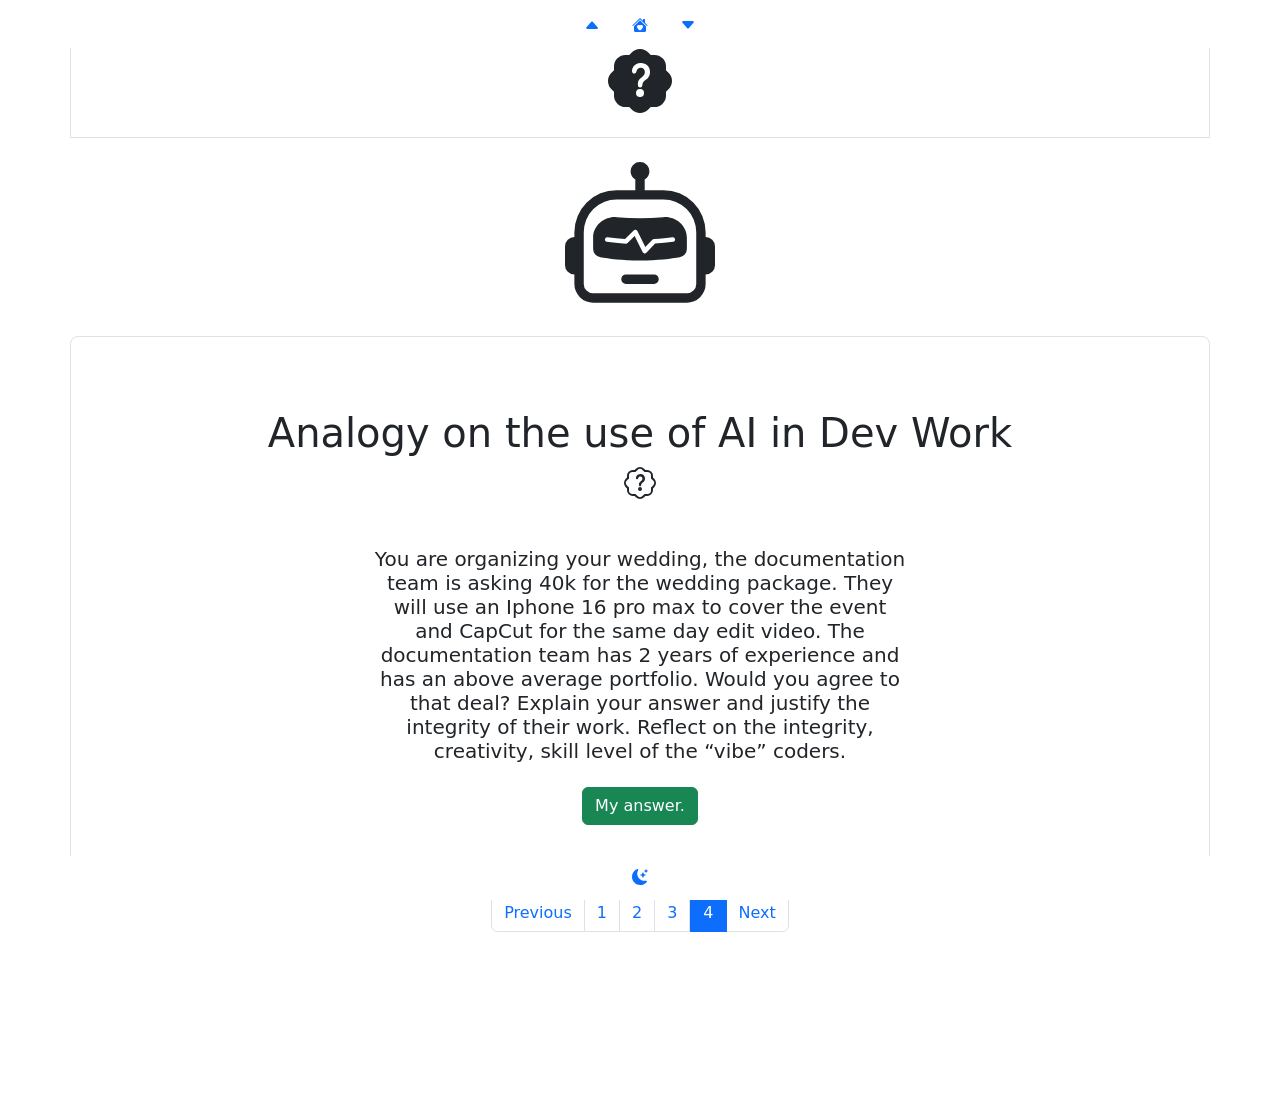
==== article.html @ 5ace7e21 "Finish AI dev work use" ====
<!doctype html>
<html lang="en">
  <head>
    <meta charset="utf-8">
    <meta name="viewport" content="width=device-width, initial-scale=1">
    <title>GenAI Lobby</title>
    <link rel="stylesheet" href="./assets/css/style.css">
    <link href="https://cdn.jsdelivr.net/npm/bootstrap@5.3.8/dist/css/bootstrap.min.css" rel="stylesheet" integrity="sha384-sRIl4kxILFvY47J16cr9ZwB07vP4J8+LH7qKQnuqkuIAvNWLzeN8tE5YBujZqJLB" crossorigin="anonymous">
    <link rel="icon" type="image/x-icon" href="favicon.svg">
</head>
<!-- Nav -->
<nav>
<ul class="nav justify-content-center p-1 bg-white fixed-top" id="navMenu">
  <li class="nav-item">
    <a class="nav-link" href="index.html"> 
      <svg xmlns="http://www.w3.org/2000/svg" width="16" height="16" fill="currentColor" class="bi bi-caret-up-fill" viewBox="0 0 16 16">
        <path d="m7.247 4.86-4.796 5.481c-.566.647-.106 1.659.753 1.659h9.592a1 1 0 0 0 .753-1.659l-4.796-5.48a1 1 0 0 0-1.506 0z"/>
      </svg>
    </a>
  </li>
    <li class="nav-item">
    <a class="nav-link" href="index.html"> 
      <svg xmlns="http://www.w3.org/2000/svg" width="16" height="16" fill="currentColor" class="bi bi-house-heart-fill" viewBox="0 0 16 16">
        <path d="M7.293 1.5a1 1 0 0 1 1.414 0L11 3.793V2.5a.5.5 0 0 1 .5-.5h1a.5.5 0 0 1 .5.5v3.293l2.354 2.353a.5.5 0 0 1-.708.707L8 2.207 1.354 8.853a.5.5 0 1 1-.708-.707z"/>
        <path d="m14 9.293-6-6-6 6V13.5A1.5 1.5 0 0 0 3.5 15h9a1.5 1.5 0 0 0 1.5-1.5zm-6-.811c1.664-1.673 5.825 1.254 0 5.018-5.825-3.764-1.664-6.691 0-5.018"/>
      </svg>
    </a>
  </li>
      <li class="nav-item">
    <a class="nav-link" href="ethics.html"> 
      <svg xmlns="http://www.w3.org/2000/svg" width="16" height="16" fill="currentColor" class="bi bi-caret-down-fill" viewBox="0 0 16 16">
        <path d="M7.247 11.14 2.451 5.658C1.885 5.013 2.345 4 3.204 4h9.592a1 1 0 0 1 .753 1.659l-4.796 5.48a1 1 0 0 1-1.506 0z"/>
      </svg>
    </a>
  </li>
</ul>
</nav>
<body>
  <div class="container border my-4 p-4 text-center">
    <svg xmlns="http://www.w3.org/2000/svg" width="64" height="64" fill="currentColor" class="bi bi-patch-question-fill" viewBox="0 0 16 16">
      <path d="M5.933.87a2.89 2.89 0 0 1 4.134 0l.622.638.89-.011a2.89 2.89 0 0 1 2.924 2.924l-.01.89.636.622a2.89 2.89 0 0 1 0 4.134l-.637.622.011.89a2.89 2.89 0 0 1-2.924 2.924l-.89-.01-.622.636a2.89 2.89 0 0 1-4.134 0l-.622-.637-.89.011a2.89 2.89 0 0 1-2.924-2.924l.01-.89-.636-.622a2.89 2.89 0 0 1 0-4.134l.637-.622-.011-.89a2.89 2.89 0 0 1 2.924-2.924l.89.01zM7.002 11a1 1 0 1 0 2 0 1 1 0 0 0-2 0m1.602-2.027c.04-.534.198-.815.846-1.26.674-.475 1.05-1.09 1.05-1.986 0-1.325-.92-2.227-2.262-2.227-1.02 0-1.792.492-2.1 1.29A1.7 1.7 0 0 0 6 5.48c0 .393.203.64.545.64.272 0 .455-.147.564-.51.158-.592.525-.915 1.074-.915.61 0 1.03.446 1.03 1.084 0 .563-.208.885-.822 1.325-.619.433-.926.914-.926 1.64v.111c0 .428.208.745.585.745.336 0 .504-.24.554-.627"/>
    </svg>
  </div>
<!-- FAQ -->
<div class="container text-center mb-4">
  <svg xmlns="http://www.w3.org/2000/svg" width="150" height="150" fill="currentColor" class="bi bi-robot" viewBox="0 0 16 16">
    <path d="M6 12.5a.5.5 0 0 1 .5-.5h3a.5.5 0 0 1 0 1h-3a.5.5 0 0 1-.5-.5M3 8.062C3 6.76 4.235 5.765 5.53 5.886a26.6 26.6 0 0 0 4.94 0C11.765 5.765 13 6.76 13 8.062v1.157a.93.93 0 0 1-.765.935c-.845.147-2.34.346-4.235.346s-3.39-.2-4.235-.346A.93.93 0 0 1 3 9.219zm4.542-.827a.25.25 0 0 0-.217.068l-.92.9a25 25 0 0 1-1.871-.183.25.25 0 0 0-.068.495c.55.076 1.232.149 2.02.193a.25.25 0 0 0 .189-.071l.754-.736.847 1.71a.25.25 0 0 0 .404.062l.932-.97a25 25 0 0 0 1.922-.188.25.25 0 0 0-.068-.495c-.538.074-1.207.145-1.98.189a.25.25 0 0 0-.166.076l-.754.785-.842-1.7a.25.25 0 0 0-.182-.135"/>
    <path d="M8.5 1.866a1 1 0 1 0-1 0V3h-2A4.5 4.5 0 0 0 1 7.5V8a1 1 0 0 0-1 1v2a1 1 0 0 0 1 1v1a2 2 0 0 0 2 2h10a2 2 0 0 0 2-2v-1a1 1 0 0 0 1-1V9a1 1 0 0 0-1-1v-.5A4.5 4.5 0 0 0 10.5 3h-2zM14 7.5V13a1 1 0 0 1-1 1H3a1 1 0 0 1-1-1V7.5A3.5 3.5 0 0 1 5.5 4h5A3.5 3.5 0 0 1 14 7.5"/>
  </svg>
</div>
<!-- Analogy on the use of AI in Dev Work -->
<div class="container border mb-4 p-4 text-center rounded-top-3">
  <div class="row justify-content-start">
<div class="container px-4 text-center">
  <h1 class="mt-5">Analogy on the use of AI in Dev Work
  </h1>
    <h3 class="m-1 mb-5"> 
      <svg xmlns="http://www.w3.org/2000/svg" width="32 " height="32" fill="currentColor" class="bi bi-patch-question" viewBox="0 0 16 16">
        <path d="M8.05 9.6c.336 0 .504-.24.554-.627.04-.534.198-.815.847-1.26.673-.475 1.049-1.09 1.049-1.986 0-1.325-.92-2.227-2.262-2.227-1.02 0-1.792.492-2.1 1.29A1.7 1.7 0 0 0 6 5.48c0 .393.203.64.545.64.272 0 .455-.147.564-.51.158-.592.525-.915 1.074-.915.61 0 1.03.446 1.03 1.084 0 .563-.208.885-.822 1.325-.619.433-.926.914-.926 1.64v.111c0 .428.208.745.585.745"/>
        <path d="m10.273 2.513-.921-.944.715-.698.622.637.89-.011a2.89 2.89 0 0 1 2.924 2.924l-.01.89.636.622a2.89 2.89 0 0 1 0 4.134l-.637.622.011.89a2.89 2.89 0 0 1-2.924 2.924l-.89-.01-.622.636a2.89 2.89 0 0 1-4.134 0l-.622-.637-.89.011a2.89 2.89 0 0 1-2.924-2.924l.01-.89-.636-.622a2.89 2.89 0 0 1 0-4.134l.637-.622-.011-.89a2.89 2.89 0 0 1 2.924-2.924l.89.01.622-.636a2.89 2.89 0 0 1 4.134 0l-.715.698a1.89 1.89 0 0 0-2.704 0l-.92.944-1.32-.016a1.89 1.89 0 0 0-1.911 1.912l.016 1.318-.944.921a1.89 1.89 0 0 0 0 2.704l.944.92-.016 1.32a1.89 1.89 0 0 0 1.912 1.911l1.318-.016.921.944a1.89 1.89 0 0 0 2.704 0l.92-.944 1.32.016a1.89 1.89 0 0 0 1.911-1.912l-.016-1.318.944-.921a1.89 1.89 0 0 0 0-2.704l-.944-.92.016-1.32a1.89 1.89 0 0 0-1.912-1.911z"/>
        <path d="M7.001 11a1 1 0 1 1 2 0 1 1 0 0 1-2 0"/>
      </svg>
    </h3>
    <h5 style="max-width: 50%;" class="text-center mx-auto mb-4">
       You are organizing your wedding, the documentation team is asking 40k for the wedding package. They will use an Iphone 16 pro max to cover the event and CapCut for the same day edit video. The documentation team has 2 years of experience and has an above average portfolio. Would you agree to that deal? Explain your answer and justify the integrity of their work. Reflect on the integrity, creativity, skill level of the “vibe” coders.
    </h5>
    <button class="btn btn-success mb-3" type="button" data-bs-toggle="collapse" data-bs-target="#collapseExample" aria-expanded="false" aria-controls="collapseExample">
        My answer.
    </button>
    <div class="collapse" id="collapseExample">
        <div class="card card-body mx-auto mb-5 mt-2" style="max-width: 50%; max-height: 30%;">
        It depends to be honest, if I like their portfolio I would agree but knowing that I haven't seen it yet: personally I would say no, and that's because I have an intermediate experience when it comes to editing videos. But even if I didn't, P40k is an overkill of a budget for something that uses Capcut. For a P40k budget, I would've expected something better like Final Cut Pro, Adobe Premiere, or Davinci Resolve. Although the Pro Max "might" be justifiable, it's possible to rent a DSLR camera for cheaper, which has BETTER camera quality than the Pro Max and you'll still have money to spend with the P40k budget. Might as well rent out a jack of all trade's service than the "documentation team", the jack-of-all-trades would've charged less and still have better quality. Not to disrespect the “team” or any vibe coders, but their service would only be reasonable and justified if their quality of work actually demands or matches that P40k budget, if it doesn’t: I’m not taking the offer, I might as well do it myself.
        </div>
    </div>
   </div>
 </div>
</div>  
<!-- Pagination -->
<div class="p-1">
  <ul class="pagination justify-content-center">
    <li class="page-item"><a class="page-link" href="ethics.html">Previous</a></li>
      <li class="page-item"><a class="page-link" href="index.html">1</a></li>
      <li class="page-item"><a class="page-link" href="faq.html">2</a></li>
      <li class="page-item"><a class="page-link" href="ethics.html">3</a></li>
      <li class="page-ite active"><a class="page-link" href="article.html">4</a></li>
    <li class="page-item"><a class="page-link" href="index.html">Next</a></li>
  </ul>
</div>
<!-- Dark or light mode switch -->
<div class="m-5 p-4">
<ul class="nav justify-content-center pb-1 bg-white fixed-bottom">
  <li class="nav-item">
    <button class="nav-link" id="lightdarkMode" onclick="switchMode()"> 
      <svg xmlns="http://www.w3.org/2000/svg" width="16" height="16" fill="currentColor" class="bi bi-moon-stars-fill" viewBox="0 0 16 16">
        <path d="M6 .278a.77.77 0 0 1 .08.858 7.2 7.2 0 0 0-.878 3.46c0 4.021 3.278 7.277 7.318 7.277q.792-.001 1.533-.16a.79.79 0 0 1 .81.316.73.73 0 0 1-.031.893A8.35 8.35 0 0 1 8.344 16C3.734 16 0 12.286 0 7.71 0 4.266 2.114 1.312 5.124.06A.75.75 0 0 1 6 .278"/>
        <path d="M10.794 3.148a.217.217 0 0 1 .412 0l.387 1.162c.173.518.579.924 1.097 1.097l1.162.387a.217.217 0 0 1 0 .412l-1.162.387a1.73 1.73 0 0 0-1.097 1.097l-.387 1.162a.217.217 0 0 1-.412 0l-.387-1.162A1.73 1.73 0 0 0 9.31 6.593l-1.162-.387a.217.217 0 0 1 0-.412l1.162-.387a1.73 1.73 0 0 0 1.097-1.097zM13.863.099a.145.145 0 0 1 .274 0l.258.774c.115.346.386.617.732.732l.774.258a.145.145 0 0 1 0 .274l-.774.258a1.16 1.16 0 0 0-.732.732l-.258.774a.145.145 0 0 1-.274 0l-.258-.774a1.16 1.16 0 0 0-.732-.732l-.774-.258a.145.145 0 0 1 0-.274l.774-.258c.346-.115.617-.386.732-.732z"/>
      </svg>
    </button>
  </li>
</ul>
</nav>
</div>
<script src="assets/js/index.js"></script>
<script src="https://cdn.jsdelivr.net/npm/bootstrap@5.3.8/dist/js/bootstrap.bundle.min.js" integrity="sha384-FKyoEForCGlyvwx9Hj09JcYn3nv7wiPVlz7YYwJrWVcXK/BmnVDxM+D2scQbITxI" crossorigin="anonymous"></script>
  </body>
</html>
---- assets/css/style.css ----
/* Become columns for smaller screens */

@media (max-width: 1199.98px) {
  #questionsRow {
    display: flex;
    flex-direction: column;
  }
}

/* Smooth transition for dark or light mode */

.bg-white, 
.bg-dark {
  transition: background-color 0.35s ease;
}

html, body, * {
  transition: background-color 0.35s ease;
}

.masked-text {
    font-size: 8rem;
    font-weight: bold;
    color: transparent;
    background-image: url('https://miro.medium.com/v2/resize:fit:1100/format:webp/1*_zqJUXJaDneHRrXeXtR5vQ.webp'); 
    background-size: 200%; /* Enlarged for smooth animation */
    background-position: 0 50%;
    background-clip: text;
    -webkit-background-clip: text;
    -webkit-text-fill-color: transparent;
    animation: animate-background 5s infinite alternate linear;
}

@keyframes animate-background {
    0% {
        background-position: 0 50%;
    }
    100% {
        background-position: 100% 50%;
    }
}
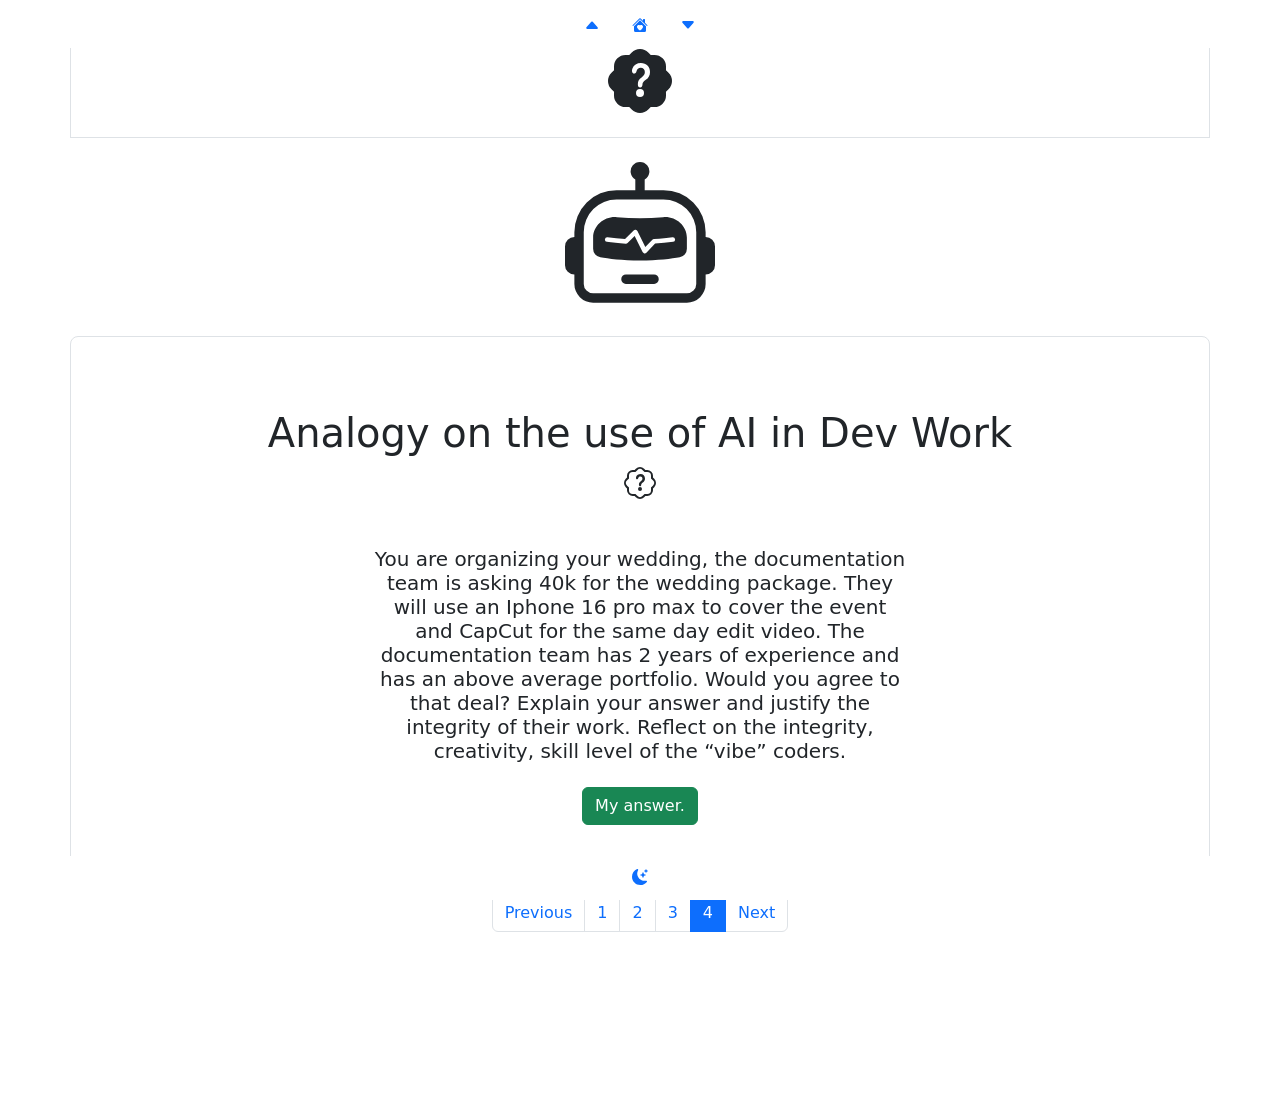
==== commit 2363f6fa: "Finish all FAQs, Ethics, Article?" ====
--- a/article.html
+++ b/article.html
@@ -3,7 +3,7 @@
   <head>
     <meta charset="utf-8">
     <meta name="viewport" content="width=device-width, initial-scale=1">
-    <title>GenAI Lobby</title>
+    <title>AI Use</title>
     <link rel="stylesheet" href="./assets/css/style.css">
     <link href="https://cdn.jsdelivr.net/npm/bootstrap@5.3.8/dist/css/bootstrap.min.css" rel="stylesheet" integrity="sha384-sRIl4kxILFvY47J16cr9ZwB07vP4J8+LH7qKQnuqkuIAvNWLzeN8tE5YBujZqJLB" crossorigin="anonymous">
     <link rel="icon" type="image/x-icon" href="favicon.svg">
@@ -82,7 +82,7 @@
       <li class="page-item"><a class="page-link" href="index.html">1</a></li>
       <li class="page-item"><a class="page-link" href="faq.html">2</a></li>
       <li class="page-item"><a class="page-link" href="ethics.html">3</a></li>
-      <li class="page-ite active"><a class="page-link" href="article.html">4</a></li>
+      <li class="page-item active"><a class="page-link" href="article.html">4</a></li>
     <li class="page-item"><a class="page-link" href="index.html">Next</a></li>
   </ul>
 </div>
